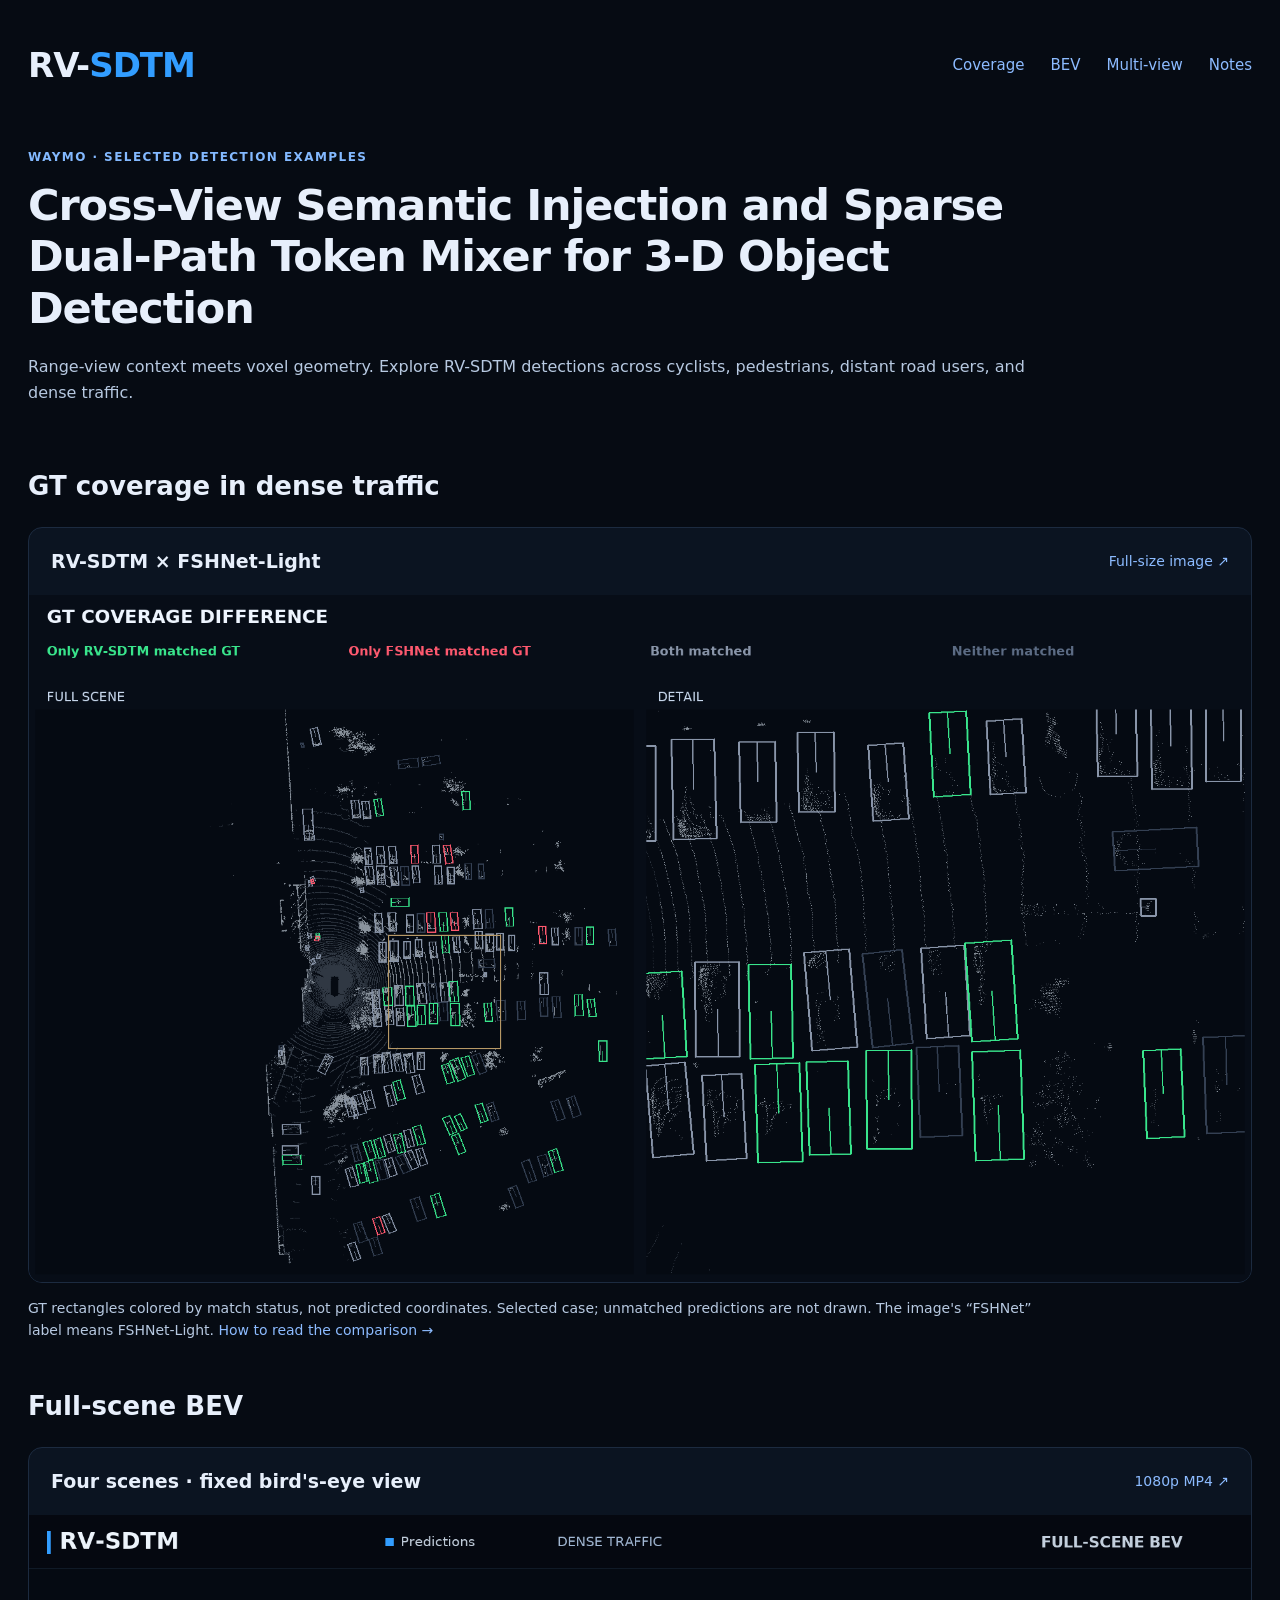
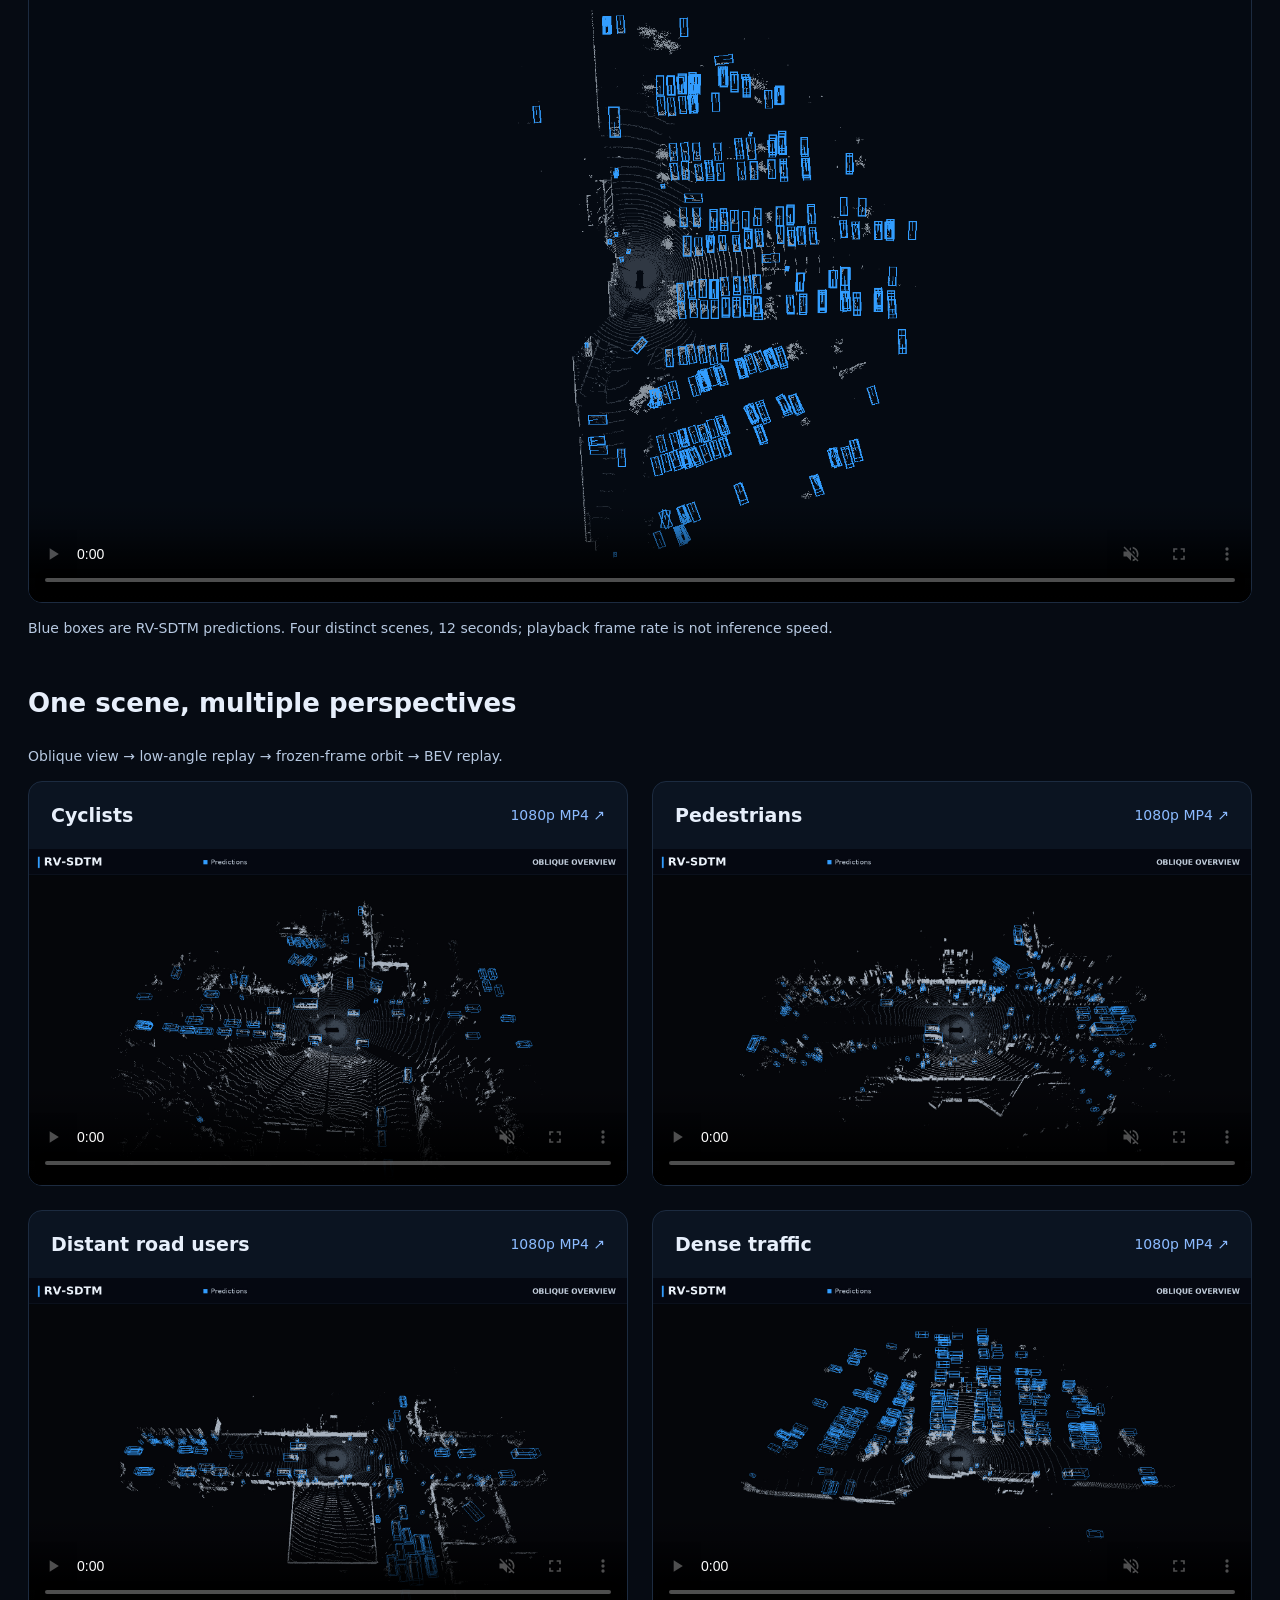
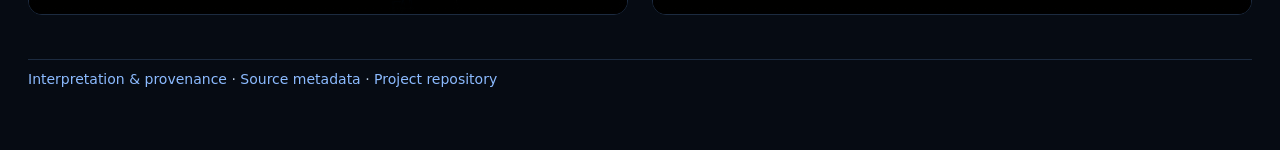
==== docs/showcase/index.html @ 228db3e2 "Enrich detection showcase with verified Waymo media" ====
<!doctype html>
<html lang="en">
<head>
  <meta charset="utf-8">
  <meta name="viewport" content="width=device-width,initial-scale=1">
  <meta name="description" content="Selected Waymo detections from RV-SDTM: GT coverage, full-scene BEV and four multi-view prediction videos.">
  <title>RV-SDTM | Detection Gallery</title>
  <link rel="stylesheet" href="style.css">
</head>
<body>
<main>
  <header>
    <a class="brand" href="index.html">RV-<span>SDTM</span></a>
    <nav aria-label="Gallery navigation">
      <a href="#comparison">Coverage</a><a href="#bev">BEV</a>
      <a href="#scenes">Multi-view</a><a href="protocol.html">Notes</a>
    </nav>
  </header>
  <div class="intro">
    <p class="eyebrow">WAYMO · SELECTED DETECTION EXAMPLES</p>
    <h1>Cross-View Semantic Injection and Sparse Dual-Path Token Mixer for 3-D Object Detection</h1>
    <p>Range-view context meets voxel geometry. Explore RV-SDTM detections
      across cyclists, pedestrians, distant road users, and dense traffic.</p>
  </div>
  <section id="comparison" aria-labelledby="coverage-title">
    <h2 id="coverage-title">GT coverage in dense traffic</h2>
    <article>
      <div class="caption"><h3>RV-SDTM × FSHNet-Light</h3>
        <a href="assets/b_coverage.png" target="_blank" rel="noopener">Full-size image ↗</a></div>
      <a href="assets/b_coverage.png" target="_blank" rel="noopener">
        <img class="still" src="assets/b_coverage.png" width="1920" height="1080"
          alt="GT coverage: green RV-SDTM only, red FSHNet-Light only, light gray both matched, dark gray neither matched.">
      </a>
    </article>
    <p class="context">GT rectangles colored by match status, not predicted coordinates.
      Selected case; unmatched predictions are not drawn. The image's “FSHNet” label means FSHNet-Light.
      <a href="protocol.html#coverage">How to read the comparison →</a></p>
  </section>
  <section id="bev" aria-labelledby="bev-title">
    <h2 id="bev-title">Full-scene BEV</h2>
    <article id="full_bev">
      <div class="caption"><h3>Four scenes · fixed bird's-eye view</h3>
        <a href="assets/full_bev.mp4" download>1080p MP4 ↗</a></div>
      <video controls muted loop playsinline preload="none" poster="assets/full_bev.png"
        src="assets/full_bev.mp4" aria-label="RV-SDTM full-scene BEV across four scenes">
        <a href="assets/full_bev.mp4">Download the BEV video</a>
      </video>
    </article>
    <p class="context">Blue boxes are RV-SDTM predictions. Four distinct scenes, 12 seconds;
      playback frame rate is not inference speed.</p>
  </section>
  <section id="scenes" aria-labelledby="scenes-title">
    <h2 id="scenes-title">One scene, multiple perspectives</h2>
    <p class="context">Oblique view → low-angle replay → frozen-frame orbit → BEV replay.</p>
    <div class="cards">
      <article id="01_cyclists">
        <div class="caption"><h3>Cyclists</h3><a href="assets/01_cyclists.mp4" download>1080p MP4 ↗</a></div>
        <video controls muted loop playsinline preload="none" poster="assets/01_cyclists.jpg"
          src="assets/01_cyclists.mp4" aria-label="Cyclists multi-view prediction video">
          <a href="assets/01_cyclists.mp4">Download the cyclists video</a>
        </video>
      </article>
      <article id="02_pedestrians">
        <div class="caption"><h3>Pedestrians</h3><a href="assets/02_pedestrians.mp4" download>1080p MP4 ↗</a></div>
        <video controls muted loop playsinline preload="none" poster="assets/02_pedestrians.jpg"
          src="assets/02_pedestrians.mp4" aria-label="Pedestrians multi-view prediction video">
          <a href="assets/02_pedestrians.mp4">Download the pedestrians video</a>
        </video>
      </article>
      <article id="03_far_vru">
        <div class="caption"><h3>Distant road users</h3><a href="assets/03_far_vru.mp4" download>1080p MP4 ↗</a></div>
        <video controls muted loop playsinline preload="none" poster="assets/03_far_vru.jpg"
          src="assets/03_far_vru.mp4" aria-label="Distant pedestrians and cyclists multi-view prediction video">
          <a href="assets/03_far_vru.mp4">Download the distant road users video</a>
        </video>
      </article>
      <article id="04_vehicles">
        <div class="caption"><h3>Dense traffic</h3><a href="assets/04_vehicles.mp4" download>1080p MP4 ↗</a></div>
        <video controls muted loop playsinline preload="none" poster="assets/04_vehicles.jpg"
          src="assets/04_vehicles.mp4" aria-label="Dense traffic multi-view prediction video">
          <a href="assets/04_vehicles.mp4">Download the dense traffic video</a>
        </video>
      </article>
    </div>
  </section>
  <footer>
    <a href="protocol.html">Interpretation &amp; provenance</a> ·
    <a href="metadata.json">Source metadata</a> ·
    <a href="https://github.com/huhuhu301/Cross-View-Semantic-Injection-and-Sparse-Dual-Path-Token-Mixer-for-3-D-Object-Detection">Project repository</a>
  </footer>
</main>
<script src="playback.js"></script>
</body>
</html>
---- docs/showcase/style.css ----
:root { color-scheme: dark; }
* { box-sizing: border-box; }
html { scroll-behavior: smooth; }
body { margin: 0; background: #060b13; color: #e7effb; font: 16px/1.6 system-ui, -apple-system, "Segoe UI", sans-serif; }
a { color: #8cbbff; text-decoration: none; }
a:hover { color: white; text-decoration: underline; }
a:focus-visible, video:focus-visible { outline: 2px solid #329dff; outline-offset: 4px; }
main { max-width: 1320px; margin: auto; padding: 32px 28px 60px; }
header { display: flex; align-items: center; justify-content: space-between; gap: 24px; padding: 6px 0 32px; }
.brand { font-size: 34px; font-weight: 750; letter-spacing: -1px; color: #e7effb; }
.brand span { color: #329dff; }
nav { display: flex; flex-wrap: wrap; gap: 12px 26px; font-size: 15px; }
.intro { max-width: 1040px; padding: 12px 0 32px; }
.eyebrow { color: #83b9ff; font-size: 12px; letter-spacing: .12em; font-weight: 650; }
h1 { font-size: clamp(27px, 3.5vw, 43px); line-height: 1.2; margin: 12px 0 20px; letter-spacing: -.025em; }
h2 { font-size: 26px; margin: 12px 0 20px; }
h3 { font-size: 19px; margin: 0; font-weight: 600; }
.intro p:not(.eyebrow), .context, footer { color: #b7c9e1; }
.context { font-size: 14px; max-width: 1040px; }
section { scroll-margin-top: 20px; margin-bottom: 44px; }
.cards { display: grid; grid-template-columns: minmax(0, 1fr) minmax(0, 1fr); gap: 24px; }
article { overflow: hidden; background: #0b1421; border: 1px solid #1c2b40; border-radius: 14px; }
.caption { display: flex; align-items: center; justify-content: space-between; padding: 18px 22px; gap: 16px; }
.caption a { white-space: nowrap; font-size: 14px; }
video { display: block; width: 100%; aspect-ratio: 16/9; background: #070d17; }
.still { display: block; width: 100%; height: auto; }
footer { padding-top: 8px; border-top: 1px solid #1c2b40; font-size: 14px; }
.notes { max-width: 960px; }
.notes h2 { margin-top: 30px; font-size: 22px; }
.notes p, .notes li { color: #b7c9e1; }
.notes code { overflow-wrap: anywhere; }
@media (max-width: 760px) {
  main { padding: 20px 14px 32px; }
  header { align-items: flex-start; flex-direction: column; gap: 10px; }
  .brand { font-size: 29px; }
  nav { gap: 10px 20px; }
  h2 { font-size: 23px; }
  .cards { grid-template-columns: minmax(0, 1fr); }
  .caption { padding: 14px; flex-wrap: wrap; gap: 8px; }
  .caption h3 { font-size: 16px; }
}
@media (prefers-reduced-motion: reduce) { html { scroll-behavior: auto; } }
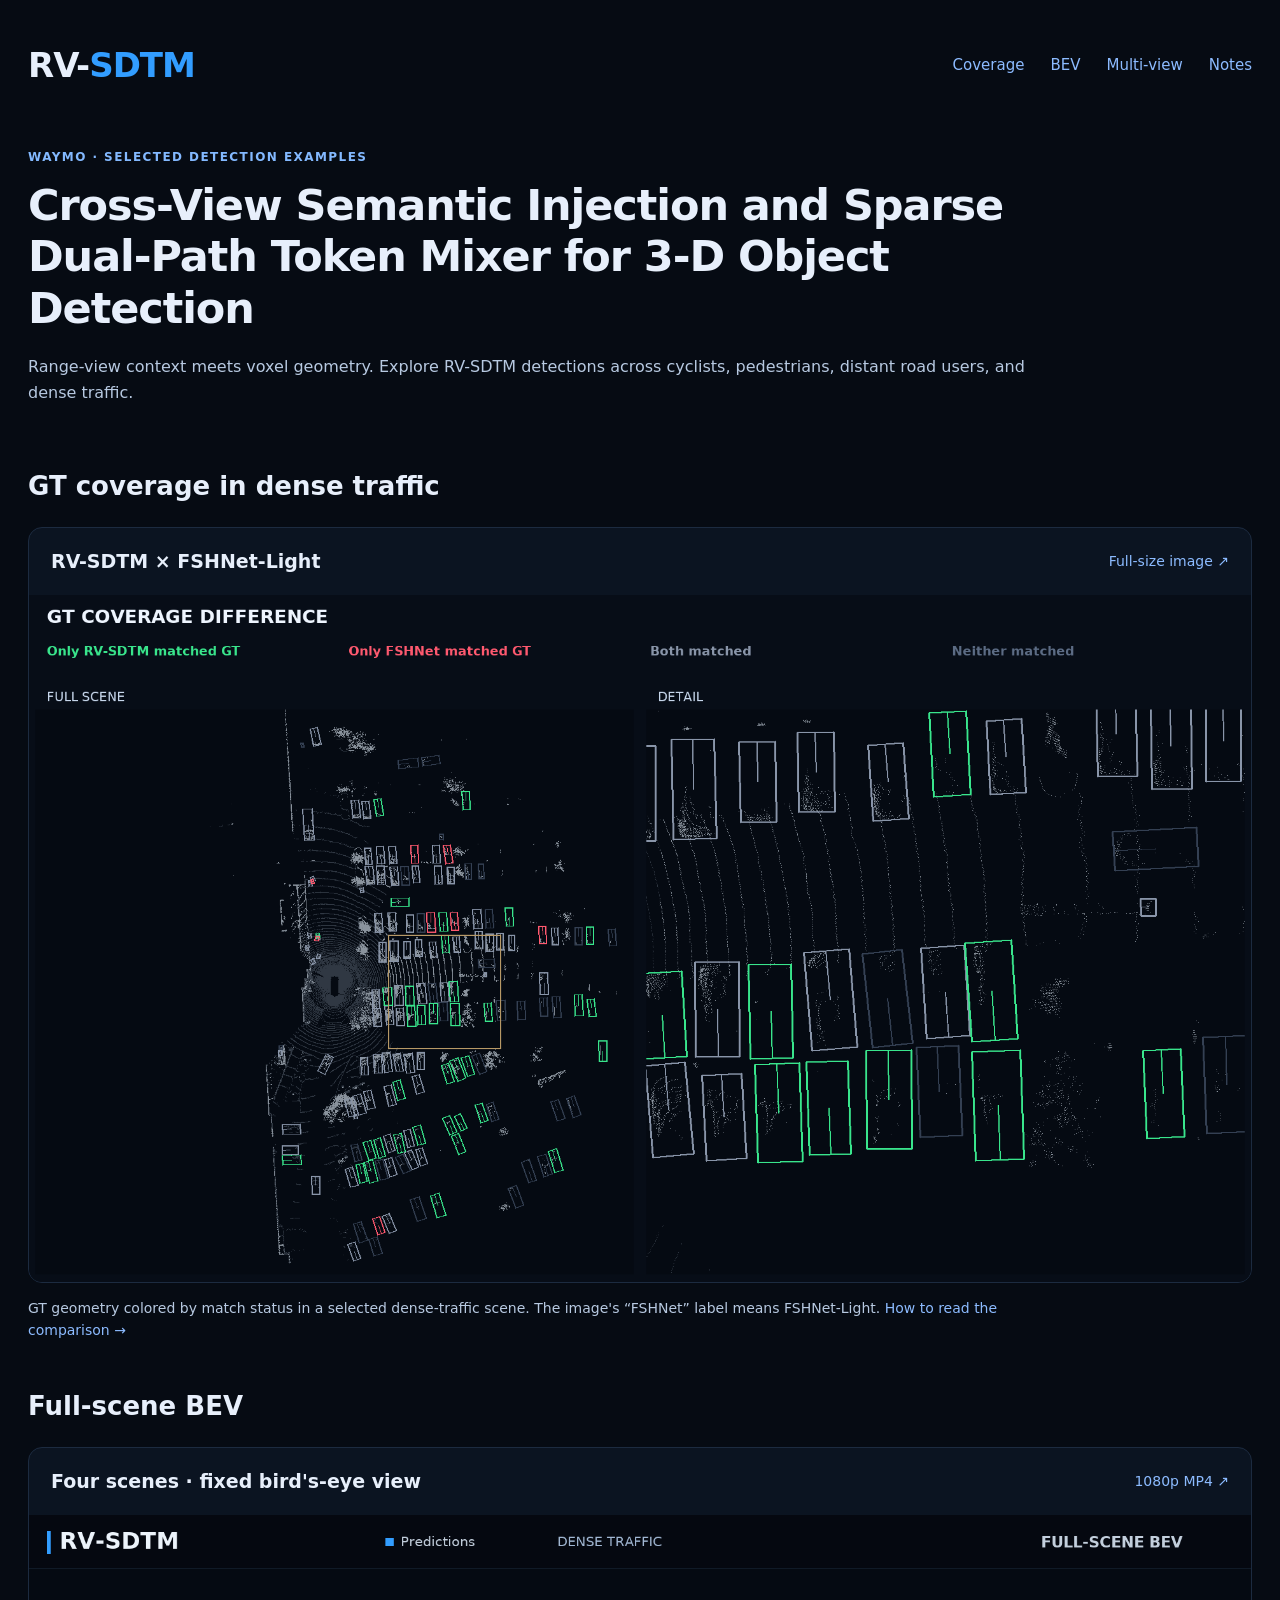
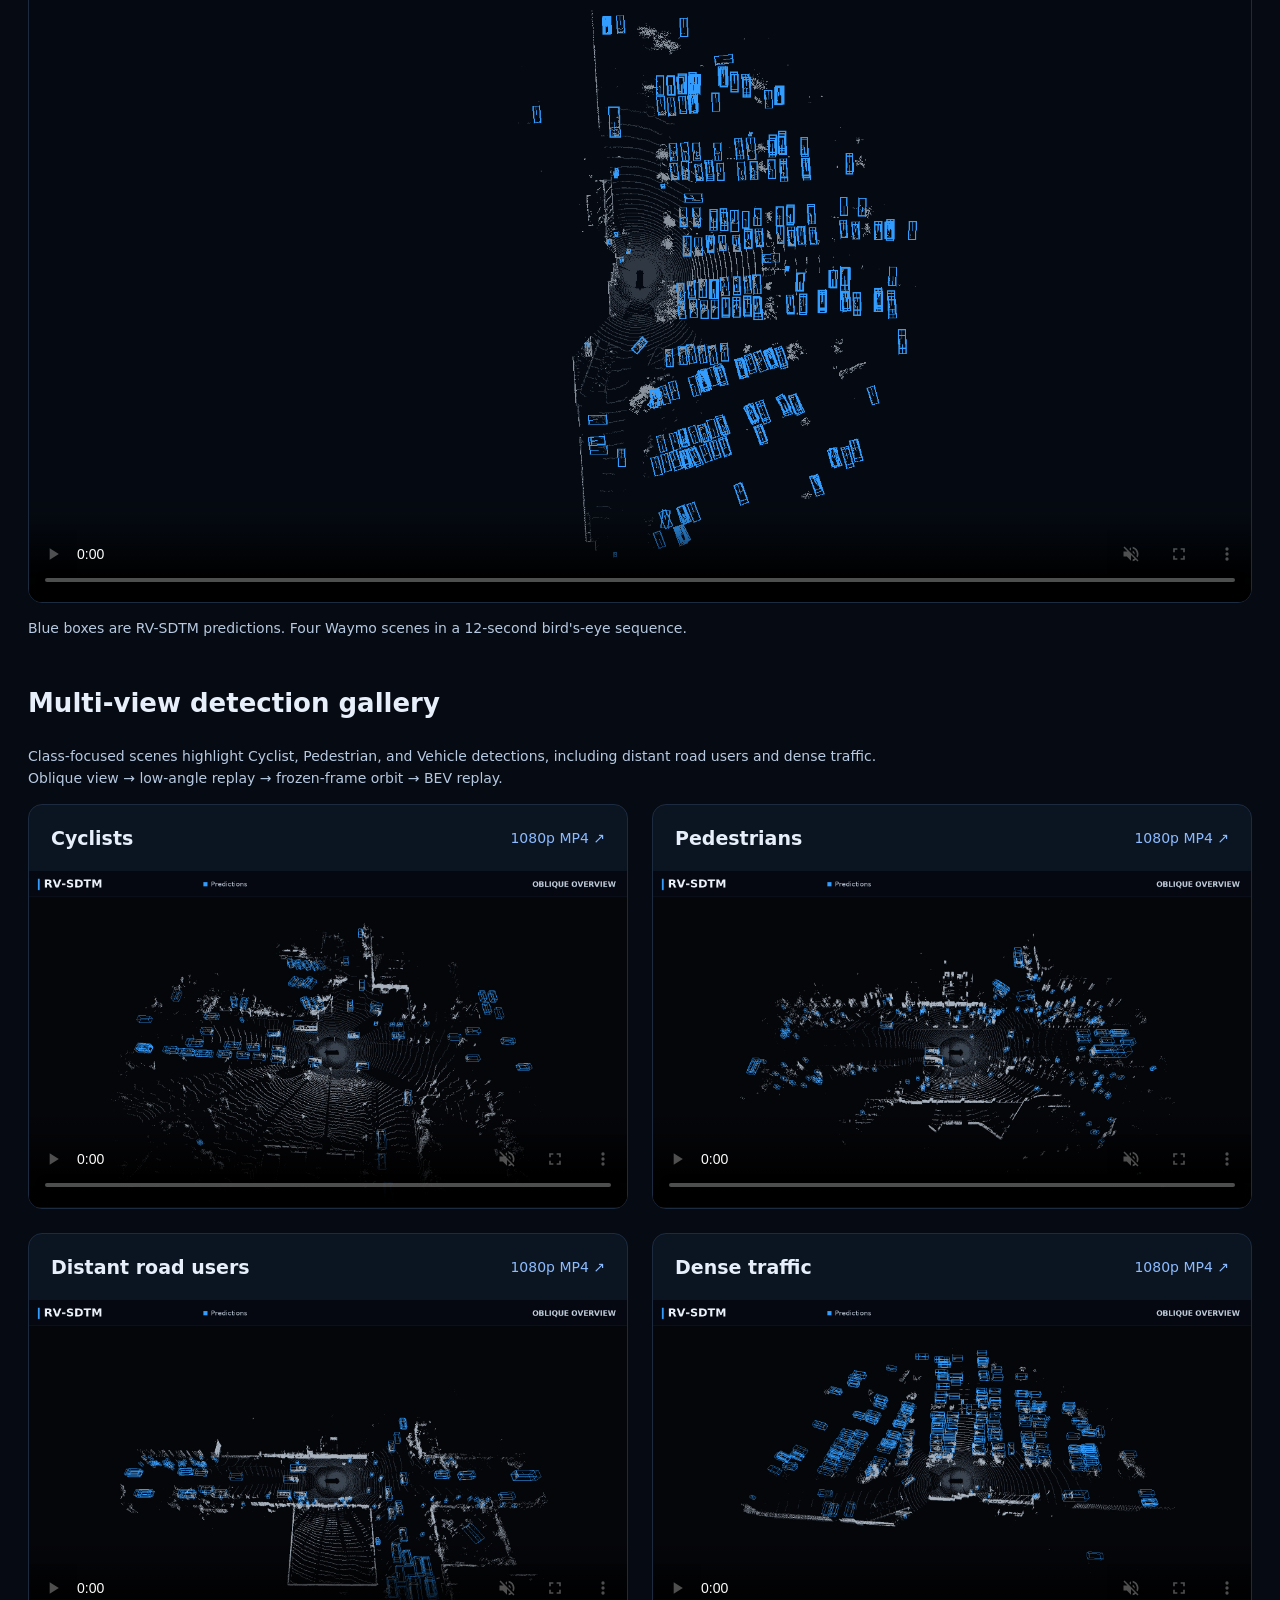
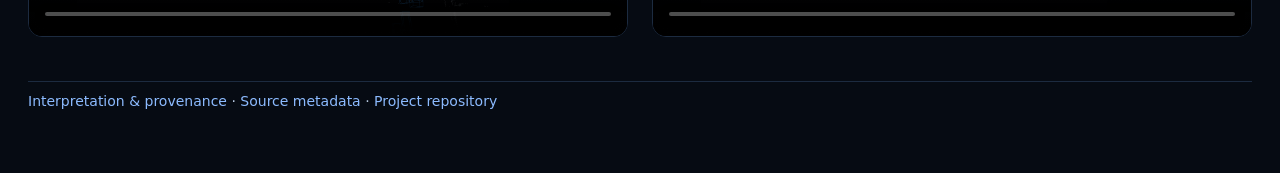
==== commit 1c19f524: "Align manuscript result tables and streamline class-focused showcase" ====
--- a/docs/showcase/index.html
+++ b/docs/showcase/index.html
@@ -32,8 +32,8 @@
           alt="GT coverage: green RV-SDTM only, red FSHNet-Light only, light gray both matched, dark gray neither matched.">
       </a>
     </article>
-    <p class="context">GT rectangles colored by match status, not predicted coordinates.
-      Selected case; unmatched predictions are not drawn. The image's “FSHNet” label means FSHNet-Light.
+    <p class="context">GT geometry colored by match status in a selected dense-traffic scene.
+      The image's “FSHNet” label means FSHNet-Light.
       <a href="protocol.html#coverage">How to read the comparison →</a></p>
   </section>
   <section id="bev" aria-labelledby="bev-title">
@@ -46,12 +46,13 @@
         <a href="assets/full_bev.mp4">Download the BEV video</a>
       </video>
     </article>
-    <p class="context">Blue boxes are RV-SDTM predictions. Four distinct scenes, 12 seconds;
-      playback frame rate is not inference speed.</p>
+    <p class="context">Blue boxes are RV-SDTM predictions. Four Waymo scenes in a 12-second bird's-eye sequence.</p>
   </section>
   <section id="scenes" aria-labelledby="scenes-title">
-    <h2 id="scenes-title">One scene, multiple perspectives</h2>
-    <p class="context">Oblique view → low-angle replay → frozen-frame orbit → BEV replay.</p>
+    <h2 id="scenes-title">Multi-view detection gallery</h2>
+    <p class="context">Class-focused scenes highlight Cyclist, Pedestrian, and Vehicle detections,
+      including distant road users and dense traffic.<br>
+      Oblique view → low-angle replay → frozen-frame orbit → BEV replay.</p>
     <div class="cards">
       <article id="01_cyclists">
         <div class="caption"><h3>Cyclists</h3><a href="assets/01_cyclists.mp4" download>1080p MP4 ↗</a></div>
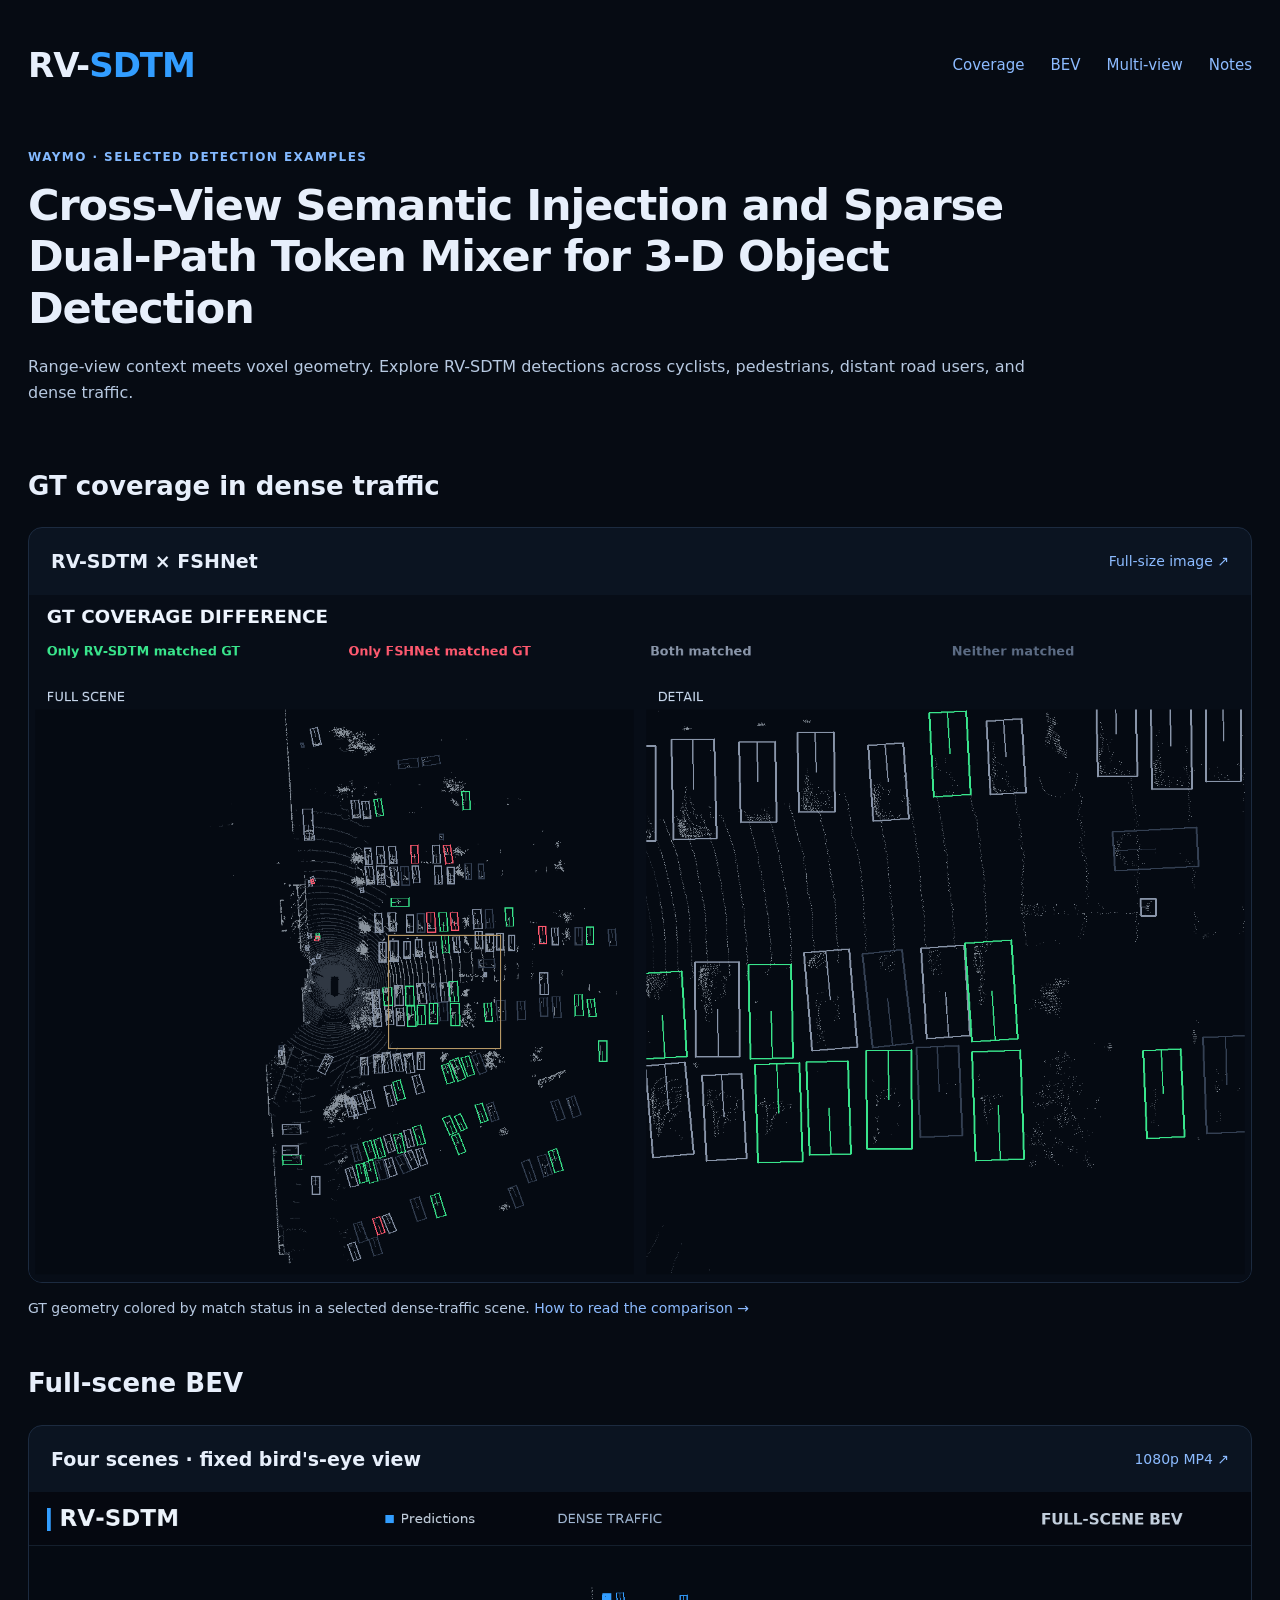
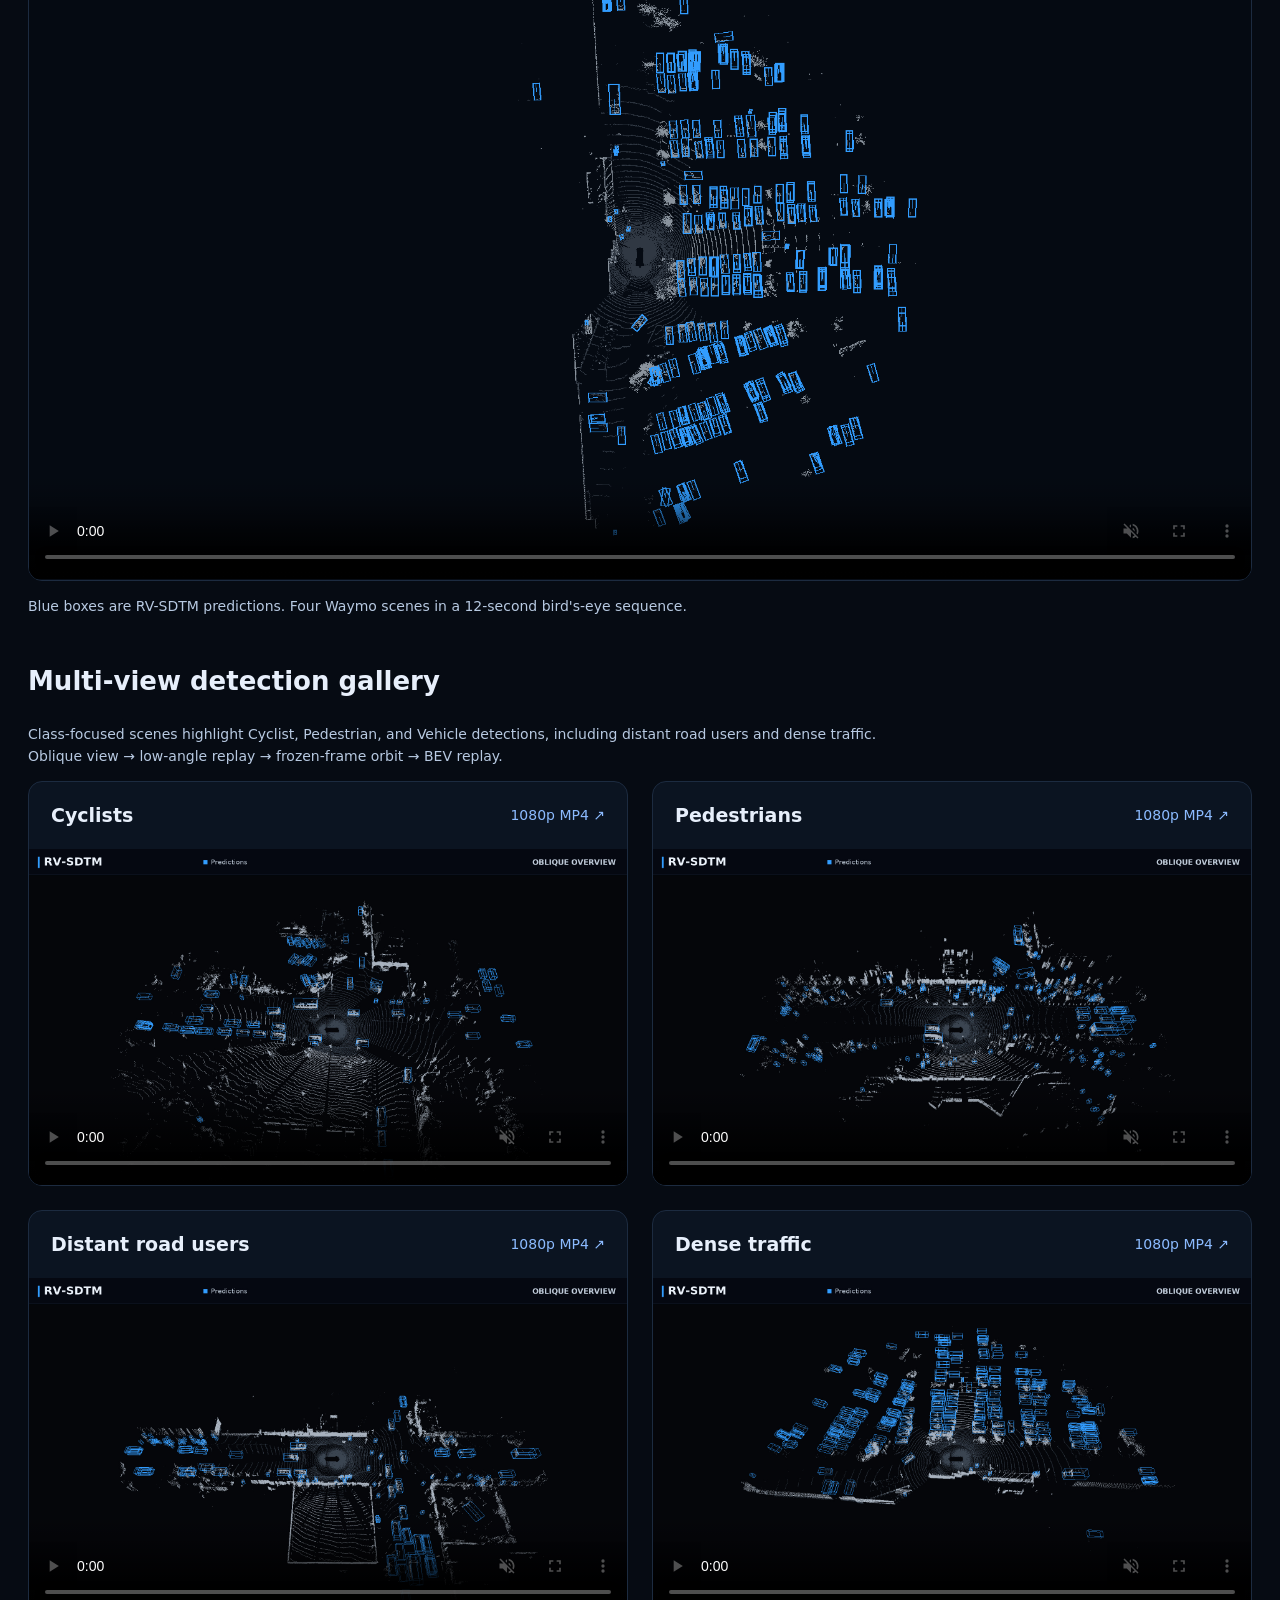
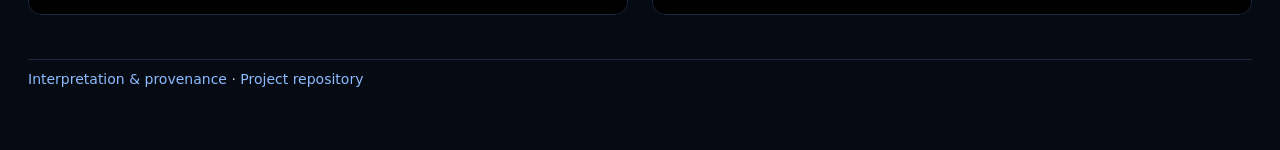
==== commit d75fbf75: "Initial public release" ====
--- a/docs/showcase/index.html
+++ b/docs/showcase/index.html
@@ -25,15 +25,14 @@
   <section id="comparison" aria-labelledby="coverage-title">
     <h2 id="coverage-title">GT coverage in dense traffic</h2>
     <article>
-      <div class="caption"><h3>RV-SDTM × FSHNet-Light</h3>
+      <div class="caption"><h3>RV-SDTM × FSHNet</h3>
         <a href="assets/b_coverage.png" target="_blank" rel="noopener">Full-size image ↗</a></div>
       <a href="assets/b_coverage.png" target="_blank" rel="noopener">
         <img class="still" src="assets/b_coverage.png" width="1920" height="1080"
-          alt="GT coverage: green RV-SDTM only, red FSHNet-Light only, light gray both matched, dark gray neither matched.">
+          alt="GT coverage: green RV-SDTM only, red FSHNet only, light gray both matched, dark gray neither matched.">
       </a>
     </article>
     <p class="context">GT geometry colored by match status in a selected dense-traffic scene.
-      The image's “FSHNet” label means FSHNet-Light.
       <a href="protocol.html#coverage">How to read the comparison →</a></p>
   </section>
   <section id="bev" aria-labelledby="bev-title">
@@ -86,7 +85,6 @@
   </section>
   <footer>
     <a href="protocol.html">Interpretation &amp; provenance</a> ·
-    <a href="metadata.json">Source metadata</a> ·
     <a href="https://github.com/huhuhu301/Cross-View-Semantic-Injection-and-Sparse-Dual-Path-Token-Mixer-for-3-D-Object-Detection">Project repository</a>
   </footer>
 </main>
